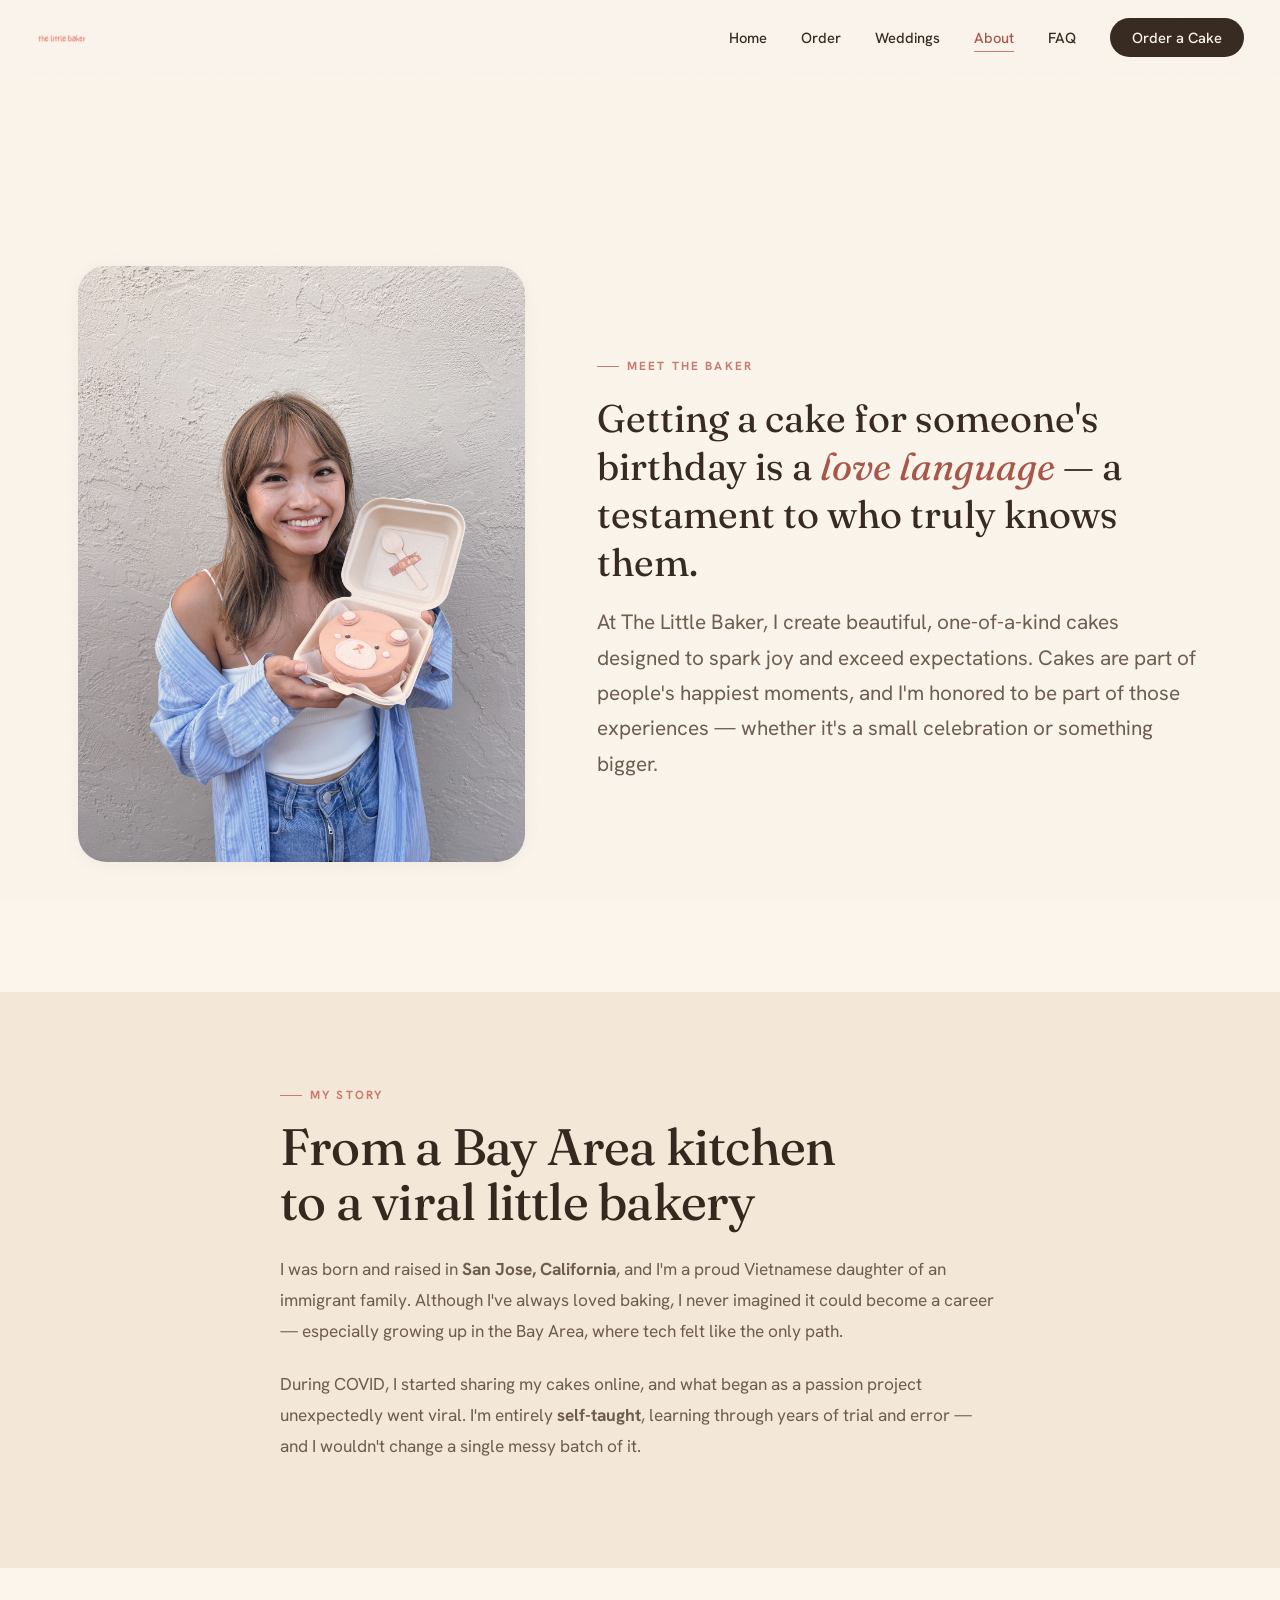
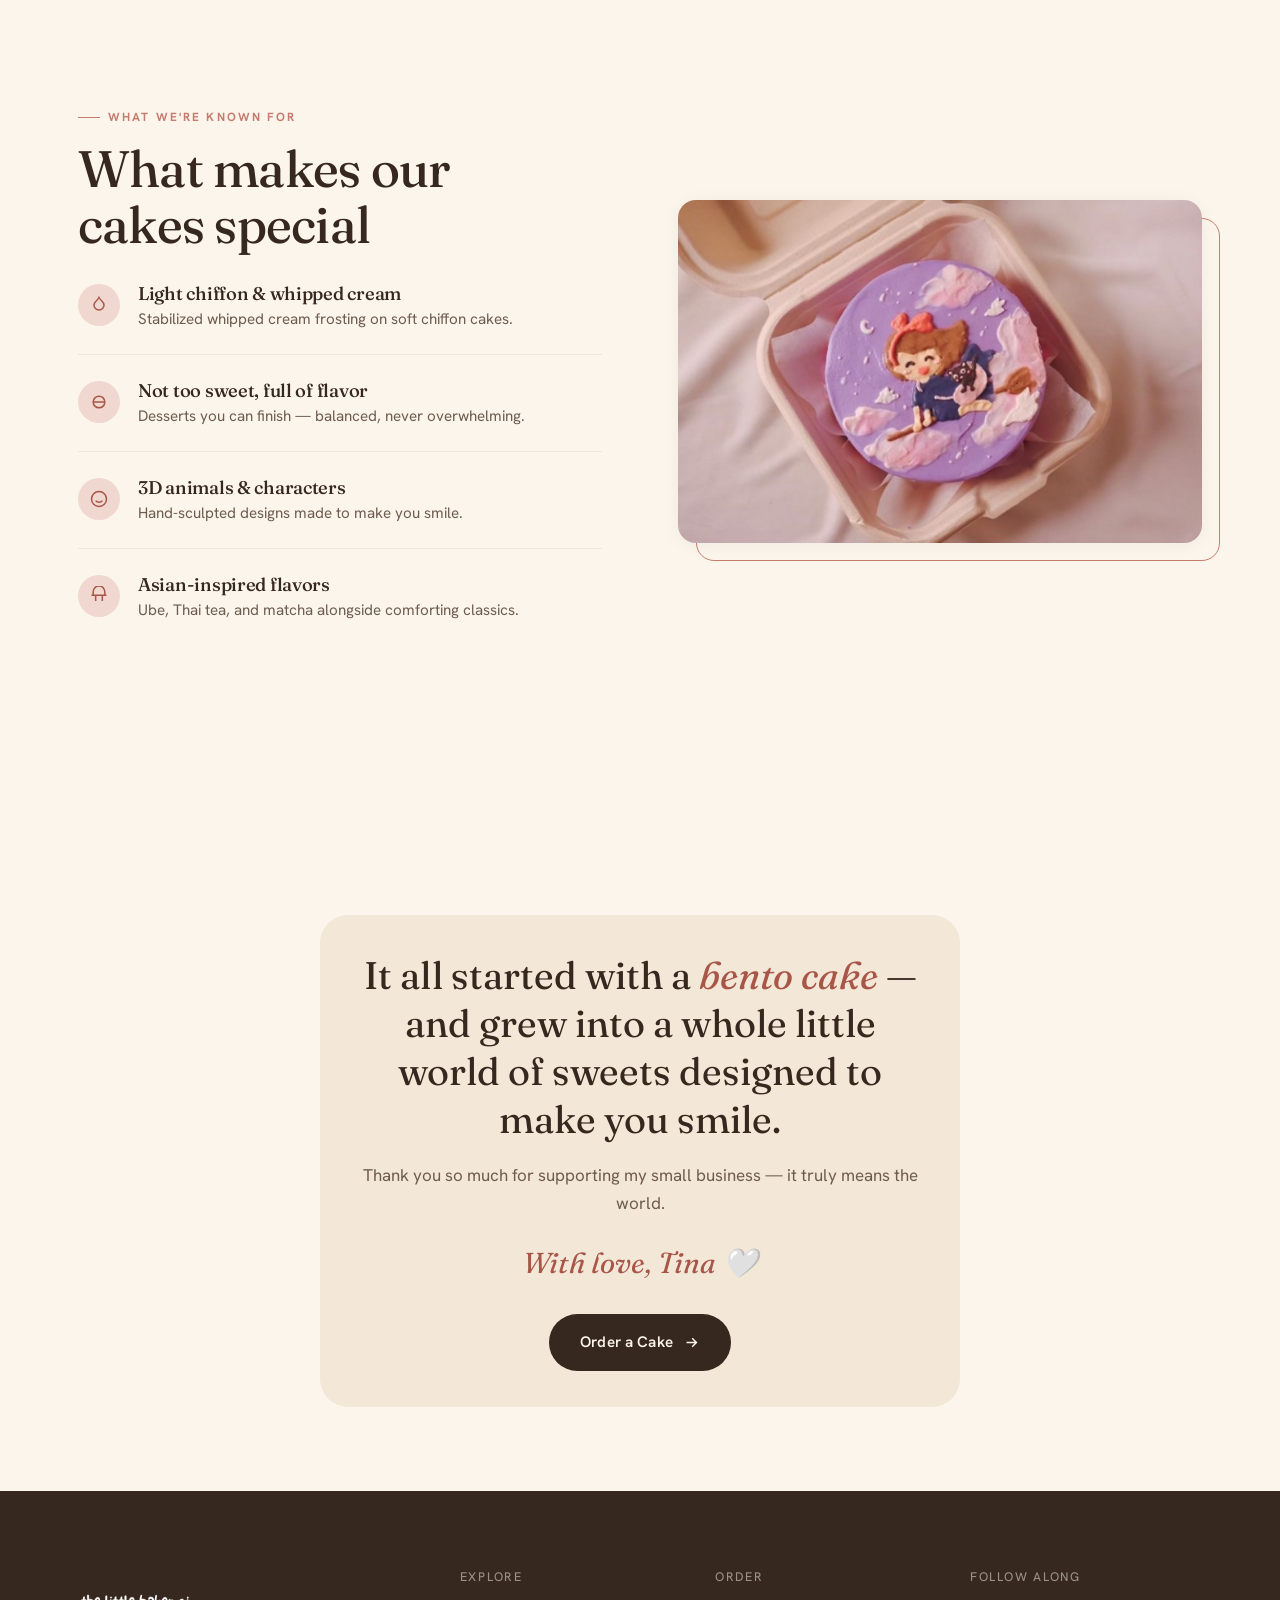
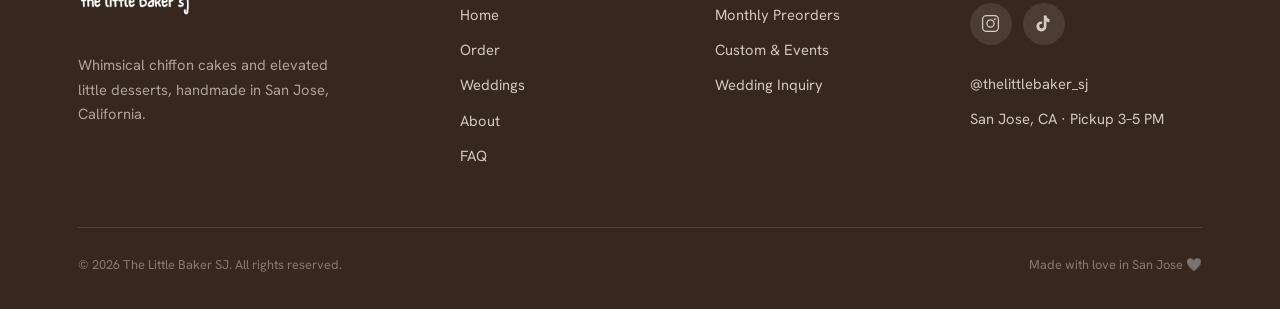
==== about.html @ f9a51112 "Redesign as multi-page brand site per owner's Notion brief - Restructure to multi-page: Home, Order," ====
<!DOCTYPE html>
<html lang="en">
<head>
  <meta charset="UTF-8">
  <meta name="viewport" content="width=device-width, initial-scale=1.0">
  <title>About — The Little Baker SJ</title>
  <meta name="description" content="Meet Tina, the self-taught baker behind The Little Baker — a Vietnamese American baker from San Jose making whimsical chiffon cakes and little desserts.">
  <link rel="icon" type="image/png" href="images/cakeicon.png">
  <link rel="preconnect" href="https://fonts.googleapis.com">
  <link rel="preconnect" href="https://fonts.gstatic.com" crossorigin>
  <link href="https://fonts.googleapis.com/css2?family=Fraunces:ital,opsz,wght@0,9..144,300..900;1,9..144,300..900&family=Hanken+Grotesk:wght@300..700&display=swap" rel="stylesheet">
  <link rel="stylesheet" href="css/style.css">
</head>
<body>

  <!-- NAV -->
  <nav class="nav" id="nav">
    <a href="index.html" class="nav__logo"><img src="images/logo_noSJ.png" alt="The Little Baker"></a>
    <button class="nav__toggle" id="navToggle" aria-label="Menu"><span></span><span></span><span></span></button>
    <ul class="nav__links" id="navLinks">
      <li><a href="index.html">Home</a></li>
      <li><a href="order.html">Order</a></li>
      <li><a href="weddings.html">Weddings</a></li>
      <li><a href="about.html" class="active">About</a></li>
      <li><a href="faq.html">FAQ</a></li>
      <li><a href="order.html" class="nav__cta">Order a Cake</a></li>
    </ul>
  </nav>

  <!-- ABOUT HERO -->
  <header class="section">
    <div class="wrap">
      <div class="about-hero">
        <div class="about-hero__media reveal">
          <img src="images/about_tina.png" alt="Tina, the little baker">
        </div>
        <div class="about-hero__copy reveal">
          <span class="eyebrow">Meet the baker</span>
          <p class="pullquote" style="margin:18px 0;">Getting a cake for someone's birthday is a <span class="ital">love language</span> — a testament to who truly knows them.</p>
          <p class="lede">At The Little Baker, I create beautiful, one-of-a-kind cakes designed to spark joy and exceed expectations. Cakes are part of people's happiest moments, and I'm honored to be part of those experiences — whether it's a small celebration or something bigger.</p>
        </div>
      </div>
    </div>
  </header>

  <!-- STORY -->
  <section class="section--tight bg-deep">
    <div class="wrap">
      <div class="story">
        <span class="eyebrow">My story</span>
        <h2 style="margin:14px 0 24px;">From a Bay Area kitchen<br>to a viral little bakery</h2>
        <p>I was born and raised in <strong>San Jose, California</strong>, and I'm a proud Vietnamese daughter of an immigrant family. Although I've always loved baking, I never imagined it could become a career — especially growing up in the Bay Area, where tech felt like the only path.</p>
        <p>During COVID, I started sharing my cakes online, and what began as a passion project unexpectedly went viral. I'm entirely <strong>self-taught</strong>, learning through years of trial and error — and I wouldn't change a single messy batch of it.</p>
      </div>
    </div>
  </section>

  <!-- WHAT MAKES SPECIAL -->
  <section class="section">
    <div class="wrap">
      <div class="split split--reverse">
        <div class="split__media reveal">
          <img src="images/menu/custom/kiki.jpeg" alt="A whimsical character cake">
          <span class="frame-accent"></span>
        </div>
        <div class="split__copy reveal">
          <span class="eyebrow">What we're known for</span>
          <h2 style="margin:14px 0 10px;">What makes our<br>cakes special</h2>
          <div class="specials">
            <div class="special">
              <span class="special__icon"><svg viewBox="0 0 24 24" fill="none" stroke="currentColor" stroke-width="1.8"><path d="M12 3c-2 4-6 5-6 9a6 6 0 0012 0c0-4-4-5-6-9z"/></svg></span>
              <div><h3>Light chiffon &amp; whipped cream</h3><p>Stabilized whipped cream frosting on soft chiffon cakes.</p></div>
            </div>
            <div class="special">
              <span class="special__icon"><svg viewBox="0 0 24 24" fill="none" stroke="currentColor" stroke-width="1.8"><path d="M5 12h14M5 12a7 7 0 0114 0M5 12a7 7 0 0014 0"/></svg></span>
              <div><h3>Not too sweet, full of flavor</h3><p>Desserts you can finish — balanced, never overwhelming.</p></div>
            </div>
            <div class="special">
              <span class="special__icon"><svg viewBox="0 0 24 24" fill="none" stroke="currentColor" stroke-width="1.8"><circle cx="12" cy="12" r="9"/><path d="M8 14s1.5 2 4 2 4-2 4-2M9 9h.01M15 9h.01"/></svg></span>
              <div><h3>3D animals &amp; characters</h3><p>Hand-sculpted designs made to make you smile.</p></div>
            </div>
            <div class="special">
              <span class="special__icon"><svg viewBox="0 0 24 24" fill="none" stroke="currentColor" stroke-width="1.8"><path d="M3 11h18M5 11V7a7 7 0 0114 0v4M8 11v7M16 11v7"/></svg></span>
              <div><h3>Asian-inspired flavors</h3><p>Ube, Thai tea, and matcha alongside comforting classics.</p></div>
            </div>
          </div>
        </div>
      </div>
    </div>
  </section>

  <!-- SIGNATURE / THANK YOU -->
  <section class="section--tight">
    <div class="wrap">
      <div class="helper reveal" style="background:var(--paper-deep);">
        <p class="pullquote" style="margin-bottom:18px;">It all started with a <span class="ital">bento cake</span> — and grew into a whole little world of sweets designed to make you smile.</p>
        <p style="margin-bottom:22px;">Thank you so much for supporting my small business — it truly means the world.</p>
        <p class="signature">With love, Tina 🤍</p>
        <div style="margin-top:28px;">
          <a href="order.html" class="btn btn--solid">Order a Cake
            <svg viewBox="0 0 24 24" fill="none" stroke="currentColor" stroke-width="2"><path d="M5 12h14M13 6l6 6-6 6"/></svg>
          </a>
        </div>
      </div>
    </div>
  </section>

  <!-- FOOTER -->
  <footer class="footer">
    <div class="wrap">
      <div class="footer__grid">
        <div class="footer__brand">
          <img src="images/logolight.png" alt="The Little Baker SJ">
          <p>Whimsical chiffon cakes and elevated little desserts, handmade in San Jose, California.</p>
        </div>
        <div class="footer__col">
          <h4>Explore</h4>
          <a href="index.html">Home</a>
          <a href="order.html">Order</a>
          <a href="weddings.html">Weddings</a>
          <a href="about.html">About</a>
          <a href="faq.html">FAQ</a>
        </div>
        <div class="footer__col">
          <h4>Order</h4>
          <a href="order.html">Monthly Preorders</a>
          <a href="inquiry.html">Custom &amp; Events</a>
          <a href="wedding-inquiry.html">Wedding Inquiry</a>
        </div>
        <div class="footer__col">
          <h4>Follow along</h4>
          <div class="footer__social">
            <a href="https://www.instagram.com/thelittlebaker_sj/" target="_blank" rel="noopener" aria-label="Instagram">
              <svg viewBox="0 0 24 24" fill="none" stroke="currentColor" stroke-width="1.6"><rect x="2" y="2" width="20" height="20" rx="5"/><circle cx="12" cy="12" r="4.5"/><circle cx="17.5" cy="6.5" r="1.2" fill="currentColor" stroke="none"/></svg>
            </a>
            <a href="https://www.tiktok.com/@thelittlebaker_sj" target="_blank" rel="noopener" aria-label="TikTok">
              <svg viewBox="0 0 24 24" fill="currentColor"><path d="M19.59 6.69a4.83 4.83 0 0 1-3.77-4.25V2h-3.45v13.67a2.89 2.89 0 0 1-2.88 2.5 2.89 2.89 0 0 1 0-5.78c.3 0 .59.05.88.13V9.4a6.84 6.84 0 0 0-1-.05A6.33 6.33 0 0 0 3 15.57 6.33 6.33 0 0 0 9.37 22a6.33 6.33 0 0 0 6.37-6.22V9.4a8.16 8.16 0 0 0 3.85.96V7.04a4.85 4.85 0 0 1-.59-.05z"/></svg>
            </a>
          </div>
          <p class="footer__handle">@thelittlebaker_sj</p>
          <p class="footer__handle" style="margin-top:8px;">San Jose, CA · Pickup 3–5 PM</p>
        </div>
      </div>
      <div class="footer__bottom">
        <p>© 2026 The Little Baker SJ. All rights reserved.</p>
        <p>Made with love in San Jose 🤍</p>
      </div>
    </div>
  </footer>

  <script src="js/main.js"></script>
</body>
</html>
---- css/style.css ----
/* ============================================================
   THE LITTLE BAKER — "Soft-Serve Editorial"
   A warm, whimsical-but-elevated patisserie identity.
   ============================================================ */

/* ---- Fonts ---- */
/* Fraunces (display serif, characterful) + Hanken Grotesk (humanist body) */

:root {
  /* Paper & surfaces */
  --paper: #FBF5EC;
  --paper-deep: #F3E7D7;
  --card: #FFFDF9;

  /* Ink */
  --espresso: #36281F;
  --espresso-soft: #6E5C4E;
  --espresso-faint: #9B8979;

  /* Accents */
  --rose: #C77B6E;
  --rose-deep: #A85648;
  --rose-tint: #F0D7CF;
  --butter: #E0A85B;
  --sage: #8E9C7C;
  --berry: #8A4A52;

  /* Lines & misc */
  --line: rgba(54, 40, 31, 0.12);
  --line-soft: rgba(54, 40, 31, 0.07);

  --font-display: 'Fraunces', Georgia, serif;
  --font-body: 'Hanken Grotesk', system-ui, sans-serif;

  --nav-h: 76px;
  --maxw: 1180px;

  --r-sm: 10px;
  --r-md: 18px;
  --r-lg: 28px;
  --r-pill: 100px;

  --shadow-1: 0 2px 18px rgba(54, 40, 31, 0.05);
  --shadow-2: 0 14px 44px rgba(54, 40, 31, 0.10);

  --ease: cubic-bezier(0.22, 1, 0.36, 1);
}

/* ---- Reset ---- */
*, *::before, *::after { margin: 0; padding: 0; box-sizing: border-box; }

html { scroll-behavior: smooth; scroll-padding-top: var(--nav-h); -webkit-text-size-adjust: 100%; }

body {
  font-family: var(--font-body);
  color: var(--espresso);
  background: var(--paper);
  line-height: 1.65;
  font-size: 17px;
  -webkit-font-smoothing: antialiased;
  overflow-x: hidden;
}

/* Subtle paper grain — adds craft, kills the flat-AI look */
body::after {
  content: '';
  position: fixed;
  inset: 0;
  pointer-events: none;
  z-index: 9998;
  opacity: 0.04;
  background-image: url("data:image/svg+xml,%3Csvg xmlns='http://www.w3.org/2000/svg' width='160' height='160'%3E%3Cfilter id='n'%3E%3CfeTurbulence type='fractalNoise' baseFrequency='0.9' numOctaves='3' stitchTiles='stitch'/%3E%3C/filter%3E%3Crect width='100%25' height='100%25' filter='url(%23n)'/%3E%3C/svg%3E");
}

img { max-width: 100%; height: auto; display: block; }
a { color: inherit; text-decoration: none; }
button { font: inherit; color: inherit; background: none; border: none; cursor: pointer; }
ul { list-style: none; }

/* ---- Typography ---- */
h1, h2, h3, h4 {
  font-family: var(--font-display);
  font-weight: 460;
  line-height: 1.08;
  letter-spacing: -0.015em;
  color: var(--espresso);
}

.display {
  font-size: clamp(2.6rem, 6vw, 5rem);
  font-weight: 430;
}

h2 { font-size: clamp(2rem, 4.2vw, 3.2rem); }
h3 { font-size: clamp(1.25rem, 2.4vw, 1.7rem); font-weight: 500; }

em, .ital { font-style: italic; }

p { color: var(--espresso-soft); }

.lede {
  font-size: clamp(1.05rem, 1.8vw, 1.3rem);
  line-height: 1.7;
  color: var(--espresso-soft);
}

/* Eyebrow — handwritten-feel small label */
.eyebrow {
  display: inline-flex;
  align-items: center;
  gap: 8px;
  font-family: var(--font-body);
  font-size: 0.74rem;
  font-weight: 700;
  letter-spacing: 0.18em;
  text-transform: uppercase;
  color: var(--rose);
}
.eyebrow::before {
  content: '';
  width: 22px;
  height: 1.5px;
  background: var(--rose);
  display: inline-block;
}

/* Hand-drawn squiggle underline (used under accent words) */
.squiggle {
  position: relative;
  white-space: nowrap;
}
.squiggle svg {
  position: absolute;
  left: 0;
  bottom: -0.28em;
  width: 100%;
  height: 0.34em;
  overflow: visible;
  color: var(--butter);
}

/* ---- Layout helpers ---- */
.wrap { max-width: var(--maxw); margin: 0 auto; padding: 0 28px; }
.section { padding: clamp(72px, 11vw, 130px) 0; }
.section--tight { padding: clamp(48px, 7vw, 84px) 0; }
.bg-deep { background: var(--paper-deep); }
.bg-espresso { background: var(--espresso); color: var(--paper); }

.sec-head { max-width: 640px; margin-bottom: 56px; }
.sec-head.center { margin-left: auto; margin-right: auto; text-align: center; }
.sec-head h2 { margin: 14px 0 16px; }

/* ---- Buttons ---- */
.btn {
  display: inline-flex;
  align-items: center;
  gap: 10px;
  padding: 15px 30px;
  border-radius: var(--r-pill);
  font-weight: 600;
  font-size: 0.95rem;
  letter-spacing: 0.01em;
  transition: transform 0.3s var(--ease), background 0.3s var(--ease), color 0.3s var(--ease), box-shadow 0.3s var(--ease);
  border: 1.5px solid transparent;
  cursor: pointer;
}
.btn svg { width: 17px; height: 17px; transition: transform 0.3s var(--ease); }
.btn:hover svg { transform: translateX(3px); }

.btn--solid { background: var(--espresso); color: var(--paper); }
.btn--solid:hover { background: var(--rose-deep); box-shadow: var(--shadow-2); }

.btn--rose { background: var(--rose); color: #fff; }
.btn--rose:hover { background: var(--rose-deep); box-shadow: var(--shadow-2); }

.btn--ghost { border-color: var(--espresso); color: var(--espresso); }
.btn--ghost:hover { background: var(--espresso); color: var(--paper); }

.btn--lg { padding: 17px 36px; font-size: 1rem; }

/* Text link with animated underline */
.tlink {
  display: inline-flex;
  align-items: center;
  gap: 7px;
  font-weight: 600;
  color: var(--rose-deep);
  position: relative;
}
.tlink::after {
  content: '';
  position: absolute;
  left: 0; bottom: -3px;
  width: 100%; height: 1.5px;
  background: var(--rose-deep);
  transform: scaleX(0);
  transform-origin: left;
  transition: transform 0.35s var(--ease);
}
.tlink:hover::after { transform: scaleX(1); }
.tlink svg { width: 15px; height: 15px; }

/* ============================================================
   NAVBAR
   ============================================================ */
.nav {
  position: fixed;
  top: 0; left: 0; right: 0;
  height: var(--nav-h);
  display: flex;
  align-items: center;
  justify-content: space-between;
  padding: 0 36px;
  z-index: 1000;
  background: rgba(251, 245, 236, 0.82);
  backdrop-filter: blur(14px);
  -webkit-backdrop-filter: blur(14px);
  border-bottom: 1px solid transparent;
  transition: border-color 0.3s ease, background 0.3s ease;
}
.nav.scrolled { border-bottom-color: var(--line); }

.nav__logo img { height: 38px; width: auto; }

.nav__links {
  display: flex;
  align-items: center;
  gap: 34px;
}
.nav__links a {
  font-size: 0.92rem;
  font-weight: 500;
  color: var(--espresso);
  position: relative;
  transition: color 0.25s ease;
}
.nav__links a:not(.nav__cta)::after {
  content: '';
  position: absolute;
  left: 0; bottom: -5px;
  width: 0; height: 1.5px;
  background: var(--rose);
  transition: width 0.3s var(--ease);
}
.nav__links a:not(.nav__cta):hover { color: var(--rose-deep); }
.nav__links a:not(.nav__cta):hover::after,
.nav__links a.active:not(.nav__cta)::after { width: 100%; }
.nav__links a.active:not(.nav__cta) { color: var(--rose-deep); }

.nav__cta {
  background: var(--espresso);
  color: var(--paper) !important;
  padding: 10px 22px;
  border-radius: var(--r-pill);
  transition: background 0.3s ease !important;
}
.nav__cta:hover { background: var(--rose-deep); }

.nav__toggle { display: none; flex-direction: column; gap: 5px; padding: 8px; z-index: 1001; }
.nav__toggle span { width: 24px; height: 2px; background: var(--espresso); border-radius: 2px; transition: all 0.3s var(--ease); }
.nav__toggle.active span:nth-child(1) { transform: translateY(7px) rotate(45deg); }
.nav__toggle.active span:nth-child(2) { opacity: 0; }
.nav__toggle.active span:nth-child(3) { transform: translateY(-7px) rotate(-45deg); }

/* ============================================================
   HERO (Home)
   ============================================================ */
.hero {
  padding: calc(var(--nav-h) + 60px) 0 80px;
  position: relative;
}
.hero__grid {
  display: grid;
  grid-template-columns: 1.05fr 0.95fr;
  gap: 56px;
  align-items: center;
}
.hero__title {
  font-size: clamp(2.9rem, 6.4vw, 5.2rem);
  font-weight: 420;
  margin: 22px 0;
}
.hero__title .ital { color: var(--rose-deep); }
.hero__lede { max-width: 440px; margin-bottom: 34px; }
.hero__actions { display: flex; flex-wrap: wrap; gap: 14px; }

.hero__meta {
  display: flex;
  gap: 28px;
  margin-top: 40px;
  padding-top: 28px;
  border-top: 1px solid var(--line);
}
.hero__meta div span { display: block; }
.hero__meta .m-k { font-family: var(--font-display); font-size: 1.15rem; color: var(--espresso); font-style: italic; }
.hero__meta .m-v { font-size: 0.82rem; color: var(--espresso-faint); letter-spacing: 0.02em; }

/* Hero collage — intentional, static, no bobbing */
.hero__art {
  position: relative;
  display: grid;
  grid-template-columns: 1fr 1fr;
  grid-template-rows: auto auto;
  gap: 16px;
}
.hero__art figure { border-radius: var(--r-md); overflow: hidden; box-shadow: var(--shadow-1); }
.hero__art figure img { width: 100%; height: 100%; object-fit: cover; }
.hero__art .a-tall { grid-row: span 2; aspect-ratio: 3/4.4; }
.hero__art .a-1 { aspect-ratio: 1; margin-top: 30px; }
.hero__art .a-2 { aspect-ratio: 1; }
.hero__art .sticker {
  position: absolute;
  right: -14px; top: -22px;
  width: 96px; height: 96px;
  background: var(--butter);
  color: var(--espresso);
  border-radius: var(--r-pill);
  display: grid;
  place-content: center;
  text-align: center;
  font-family: var(--font-display);
  font-style: italic;
  font-size: 0.92rem;
  line-height: 1.15;
  transform: rotate(-8deg);
  box-shadow: var(--shadow-1);
  z-index: 3;
}

/* Sparkle accent (SVG, sparing) */
.sparkle { color: var(--butter); display: inline-block; vertical-align: middle; }

/* ============================================================
   MARQUEE-FREE TICKER (a single, slow, optional brand strip)
   Kept static / non-looping: a row of phrases separated by stars
   ============================================================ */
.brandstrip {
  border-top: 1px solid var(--line);
  border-bottom: 1px solid var(--line);
  padding: 22px 0;
  overflow: hidden;
}
.brandstrip__row {
  display: flex;
  align-items: center;
  justify-content: center;
  flex-wrap: wrap;
  gap: 14px 26px;
  font-family: var(--font-display);
  font-style: italic;
  font-size: clamp(1.05rem, 2vw, 1.5rem);
  color: var(--espresso-soft);
}
.brandstrip__row .star { color: var(--rose); font-style: normal; }

/* ============================================================
   FEATURE / INTRO split
   ============================================================ */
.split {
  display: grid;
  grid-template-columns: 1fr 1fr;
  gap: clamp(40px, 6vw, 84px);
  align-items: center;
}
.split--reverse .split__media { order: 2; }
.split__media { position: relative; }
.split__media img { border-radius: var(--r-md); box-shadow: var(--shadow-1); width: 100%; }
.split__media .frame-accent {
  position: absolute;
  inset: 18px -18px -18px 18px;
  border: 1.5px solid var(--rose);
  border-radius: var(--r-md);
  z-index: -1;
}

/* "What makes them special" list */
.specials { display: grid; gap: 4px; margin-top: 8px; }
.special {
  display: flex;
  gap: 18px;
  padding: 22px 0;
  border-bottom: 1px solid var(--line-soft);
}
.special:last-child { border-bottom: none; }
.special__icon {
  flex-shrink: 0;
  width: 42px; height: 42px;
  border-radius: var(--r-pill);
  background: var(--rose-tint);
  color: var(--rose-deep);
  display: grid; place-content: center;
}
.special__icon svg { width: 20px; height: 20px; }
.special h3 { font-size: 1.15rem; margin-bottom: 3px; }
.special p { font-size: 0.95rem; }

/* ============================================================
   GALLERY (work)
   ============================================================ */
.gallery {
  display: grid;
  grid-template-columns: repeat(4, 1fr);
  grid-auto-rows: 230px;
  gap: 14px;
}
.gallery figure { border-radius: var(--r-md); overflow: hidden; position: relative; }
.gallery img { width: 100%; height: 100%; object-fit: cover; transition: transform 0.7s var(--ease); }
.gallery figure:hover img { transform: scale(1.06); }
.g-tall { grid-row: span 2; }
.g-wide { grid-column: span 2; }

/* ============================================================
   ORDER PATHS
   ============================================================ */
.paths {
  display: grid;
  grid-template-columns: 1fr 1fr;
  gap: 26px;
}
.path {
  background: var(--card);
  border: 1px solid var(--line);
  border-radius: var(--r-lg);
  padding: 40px;
  display: flex;
  flex-direction: column;
  transition: transform 0.4s var(--ease), box-shadow 0.4s var(--ease);
}
.path:hover { transform: translateY(-5px); box-shadow: var(--shadow-2); }
.path__tag {
  align-self: flex-start;
  font-size: 0.72rem;
  font-weight: 700;
  letter-spacing: 0.12em;
  text-transform: uppercase;
  padding: 6px 14px;
  border-radius: var(--r-pill);
  margin-bottom: 22px;
}
.path--preorder .path__tag { background: var(--rose-tint); color: var(--rose-deep); }
.path--custom .path__tag { background: #E7E3D0; color: var(--sage); }
.path h3 { font-size: 1.7rem; margin-bottom: 12px; }
.path > p { margin-bottom: 22px; }
.path__list { display: grid; gap: 12px; margin-bottom: 30px; }
.path__list li { display: flex; gap: 12px; font-size: 0.95rem; color: var(--espresso-soft); align-items: flex-start; }
.path__list svg { width: 18px; height: 18px; color: var(--rose); flex-shrink: 0; margin-top: 3px; }
.path__foot { margin-top: auto; }
.path__note {
  margin-top: 16px;
  font-size: 0.86rem;
  color: var(--espresso-faint);
  font-style: italic;
}

.helper {
  text-align: center;
  max-width: 640px;
  margin: 56px auto 0;
  padding: 36px;
  background: var(--paper-deep);
  border-radius: var(--r-lg);
}
.helper h3 { margin-bottom: 10px; }

/* ============================================================
   WEDDINGS
   ============================================================ */
.page-hero {
  padding: calc(var(--nav-h) + 70px) 0 64px;
  text-align: center;
}
.page-hero .display { margin: 18px auto; max-width: 14ch; }
.page-hero .lede { max-width: 600px; margin: 0 auto; }

.offer {
  display: grid;
  grid-template-columns: 1fr 1fr;
  gap: 26px;
}
.offer__card {
  background: var(--card);
  border: 1px solid var(--line);
  border-radius: var(--r-lg);
  overflow: hidden;
}
.offer__card img { width: 100%; aspect-ratio: 16/10; object-fit: cover; }
.offer__body { padding: 32px; }
.offer__body h3 { margin-bottom: 14px; }
.offer__body ul { display: grid; gap: 10px; }
.offer__body li { display: flex; gap: 11px; font-size: 0.95rem; color: var(--espresso-soft); }
.offer__body li::before { content: '✦'; color: var(--butter); }
.offer__body .note { margin-top: 16px; font-style: italic; font-size: 0.88rem; color: var(--espresso-faint); }

/* Packages */
.packages {
  display: grid;
  grid-template-columns: repeat(4, 1fr);
  gap: 18px;
}
.pkg {
  background: var(--card);
  border: 1px solid var(--line);
  border-radius: var(--r-md);
  padding: 30px 24px;
  text-align: center;
  transition: transform 0.35s var(--ease), border-color 0.35s var(--ease), box-shadow 0.35s var(--ease);
}
.pkg:hover { transform: translateY(-5px); border-color: var(--rose); box-shadow: var(--shadow-2); }
.pkg__name { font-family: var(--font-display); font-size: 1.3rem; font-style: italic; color: var(--rose-deep); margin-bottom: 10px; }
.pkg__price { font-family: var(--font-display); font-size: 2.1rem; color: var(--espresso); }
.pkg__serves { font-size: 0.85rem; color: var(--espresso-faint); margin-top: 6px; }

.packages__note { text-align: center; margin-top: 24px; font-style: italic; color: var(--espresso-faint); }

/* Minimums highlight */
.minimums {
  background: var(--espresso);
  color: var(--paper);
  border-radius: var(--r-lg);
  padding: clamp(36px, 5vw, 60px);
}
.minimums h2 { color: var(--paper); }
.minimums .lede { color: rgba(251, 245, 236, 0.78); }
.minimums__grid {
  display: grid;
  grid-template-columns: repeat(3, 1fr);
  gap: 20px;
  margin: 36px 0 24px;
}
.min-card {
  background: rgba(251, 245, 236, 0.06);
  border: 1px solid rgba(251, 245, 236, 0.14);
  border-radius: var(--r-md);
  padding: 26px;
}
.min-card .m-label { font-size: 0.86rem; color: rgba(251,245,236,0.7); margin-bottom: 8px; }
.min-card .m-amount { font-family: var(--font-display); font-size: 1.8rem; color: var(--butter); }
.minimums__foot { font-style: italic; color: rgba(251, 245, 236, 0.7); }

/* Info columns */
.infocols {
  display: grid;
  grid-template-columns: repeat(3, 1fr);
  gap: 36px;
}
.infocol h3 { font-size: 1.25rem; margin-bottom: 16px; padding-bottom: 14px; border-bottom: 1px solid var(--line); }
.infocol ul { display: grid; gap: 10px; }
.infocol li { font-size: 0.94rem; color: var(--espresso-soft); }
.infocol li strong { color: var(--espresso); font-weight: 600; }
.perk {
  margin-top: 16px;
  padding: 14px 16px;
  background: var(--rose-tint);
  border-radius: var(--r-sm);
  font-size: 0.88rem;
  color: var(--rose-deep);
}

/* ============================================================
   ABOUT
   ============================================================ */
.about-hero {
  display: grid;
  grid-template-columns: 0.85fr 1.15fr;
  gap: clamp(36px, 6vw, 72px);
  align-items: center;
  padding: calc(var(--nav-h) + 60px) 0 0;
}
.about-hero__media { position: relative; }
.about-hero__media img { border-radius: var(--r-lg); width: 100%; box-shadow: var(--shadow-1); }
.pullquote {
  font-family: var(--font-display);
  font-size: clamp(1.6rem, 3vw, 2.4rem);
  font-weight: 420;
  line-height: 1.25;
  color: var(--espresso);
}
.pullquote .ital { color: var(--rose-deep); }

.story { max-width: 720px; margin: 0 auto; }
.story p { margin-bottom: 22px; font-size: 1.08rem; line-height: 1.8; }
.signature {
  font-family: var(--font-display);
  font-style: italic;
  font-size: 1.8rem;
  color: var(--rose-deep);
  margin-top: 8px;
}

/* ============================================================
   FAQ
   ============================================================ */
.faq-list { max-width: 760px; margin: 0 auto; display: grid; gap: 10px; }
.faq-item {
  background: var(--card);
  border: 1px solid var(--line);
  border-radius: var(--r-md);
  overflow: hidden;
}
.faq-q {
  width: 100%;
  display: flex;
  align-items: center;
  justify-content: space-between;
  gap: 18px;
  padding: 22px 26px;
  text-align: left;
  font-family: var(--font-display);
  font-size: 1.12rem;
  font-weight: 500;
  transition: color 0.25s ease;
}
.faq-q:hover { color: var(--rose-deep); }
.faq-icon { flex-shrink: 0; width: 22px; height: 22px; position: relative; }
.faq-icon::before, .faq-icon::after {
  content: ''; position: absolute; background: var(--rose); border-radius: 2px;
  top: 50%; left: 50%; transform: translate(-50%, -50%);
}
.faq-icon::before { width: 14px; height: 2px; }
.faq-icon::after { width: 2px; height: 14px; transition: transform 0.3s var(--ease); }
.faq-item.open .faq-icon::after { transform: translate(-50%, -50%) rotate(90deg); }
.faq-a { max-height: 0; overflow: hidden; transition: max-height 0.4s var(--ease); }
.faq-item.open .faq-a { max-height: 260px; }
.faq-a p { padding: 0 26px 24px; font-size: 0.98rem; line-height: 1.7; }

/* ============================================================
   FORMS
   ============================================================ */
.formwrap { max-width: 720px; margin: 0 auto; }
.form-intro {
  background: var(--paper-deep);
  border-left: 3px solid var(--rose);
  border-radius: var(--r-sm);
  padding: 22px 26px;
  margin-bottom: 40px;
}
.form-intro p { color: var(--espresso-soft); font-size: 0.96rem; }
.form-intro strong { color: var(--espresso); }

.fieldset { margin-bottom: 44px; }
.fieldset__legend {
  font-family: var(--font-body);
  font-size: 0.76rem;
  font-weight: 700;
  letter-spacing: 0.14em;
  text-transform: uppercase;
  color: var(--rose);
  padding-bottom: 12px;
  margin-bottom: 24px;
  border-bottom: 1px solid var(--line);
}
.field { margin-bottom: 22px; }
.field--row { display: grid; grid-template-columns: 1fr 1fr; gap: 22px; }
.field label.lbl {
  display: block;
  font-weight: 600;
  font-size: 0.92rem;
  margin-bottom: 8px;
  color: var(--espresso);
}
.field .req { color: var(--rose); }
.field .hint { font-size: 0.82rem; color: var(--espresso-faint); margin-top: 6px; }

input[type="text"], input[type="email"], input[type="tel"], input[type="number"],
input[type="date"], select, textarea {
  width: 100%;
  font-family: var(--font-body);
  font-size: 1rem;
  color: var(--espresso);
  background: var(--card);
  border: 1.5px solid var(--line);
  border-radius: var(--r-sm);
  padding: 13px 16px;
  transition: border-color 0.25s ease, box-shadow 0.25s ease;
}
input:focus, select:focus, textarea:focus {
  outline: none;
  border-color: var(--rose);
  box-shadow: 0 0 0 3px var(--rose-tint);
}
textarea { resize: vertical; min-height: 120px; }
select { appearance: none; background-image: url("data:image/svg+xml,%3Csvg xmlns='http://www.w3.org/2000/svg' width='14' height='14' fill='none' stroke='%23A85648' stroke-width='2'%3E%3Cpath d='M2 5l5 5 5-5'/%3E%3C/svg%3E"); background-repeat: no-repeat; background-position: right 16px center; padding-right: 42px; }

/* choice groups */
.choices { display: grid; gap: 10px; }
.choices--inline { grid-template-columns: repeat(auto-fit, minmax(150px, 1fr)); }
.choice {
  display: flex;
  align-items: center;
  gap: 12px;
  padding: 13px 16px;
  border: 1.5px solid var(--line);
  border-radius: var(--r-sm);
  cursor: pointer;
  transition: border-color 0.2s ease, background 0.2s ease;
  font-size: 0.95rem;
}
.choice:hover { border-color: var(--rose); }
.choice input { width: 18px; height: 18px; accent-color: var(--rose); flex-shrink: 0; }
.choice:has(input:checked) { border-color: var(--rose); background: var(--rose-tint); }

.form-submit { margin-top: 20px; }
.form-confirm {
  background: var(--paper-deep);
  border-radius: var(--r-md);
  padding: 26px;
  margin-bottom: 28px;
}
.form-confirm ul { display: grid; gap: 8px; margin: 14px 0 18px; }
.form-confirm li { font-size: 0.9rem; color: var(--espresso-soft); display: flex; gap: 9px; }
.form-confirm li::before { content: '·'; color: var(--rose); font-weight: 700; }

/* ============================================================
   FOOTER
   ============================================================ */
.footer { background: var(--espresso); color: var(--paper); padding: 80px 0 34px; }
.footer__grid {
  display: grid;
  grid-template-columns: 1.6fr 1fr 1fr 1.1fr;
  gap: 44px;
  padding-bottom: 48px;
  border-bottom: 1px solid rgba(251, 245, 236, 0.12);
}
.footer__brand img { height: 64px; width: auto; margin-bottom: 18px; }
.footer__brand p { color: rgba(251, 245, 236, 0.6); font-size: 0.92rem; max-width: 280px; }
.footer h4 { font-family: var(--font-body); font-size: 0.78rem; letter-spacing: 0.14em; text-transform: uppercase; color: rgba(251,245,236,0.5); margin-bottom: 18px; }
.footer__col a, .footer__col p { display: block; color: rgba(251, 245, 236, 0.78); font-size: 0.92rem; margin-bottom: 11px; transition: color 0.25s ease; }
.footer__col a:hover { color: var(--butter); }
.footer__social { display: flex; gap: 11px; margin-bottom: 16px; }
.footer__social a {
  width: 42px; height: 42px; border-radius: var(--r-pill);
  background: rgba(251, 245, 236, 0.1);
  display: grid; place-content: center;
  transition: background 0.25s ease, transform 0.25s ease;
}
.footer__social a:hover { background: var(--rose); transform: translateY(-2px); }
.footer__social svg { width: 19px; height: 19px; }
.footer__handle { color: rgba(251,245,236,0.6); font-size: 0.88rem; }
.footer__bottom { padding-top: 26px; display: flex; justify-content: space-between; flex-wrap: wrap; gap: 10px; }
.footer__bottom p { color: rgba(251, 245, 236, 0.4); font-size: 0.8rem; }

/* ============================================================
   REVEAL (restrained — short fade-up, reduced-motion safe)
   ============================================================ */
.reveal { opacity: 0; transform: translateY(16px); transition: opacity 0.6s var(--ease), transform 0.6s var(--ease); }
.reveal.in { opacity: 1; transform: none; }

@media (prefers-reduced-motion: reduce) {
  * { animation: none !important; transition: none !important; scroll-behavior: auto !important; }
  .reveal { opacity: 1; transform: none; }
}

/* ============================================================
   RESPONSIVE
   ============================================================ */
@media (max-width: 980px) {
  .hero__grid { grid-template-columns: 1fr; gap: 44px; }
  .hero__art { max-width: 460px; }
  .split { grid-template-columns: 1fr; }
  .split--reverse .split__media { order: 0; }
  .offer, .paths { grid-template-columns: 1fr; }
  .packages { grid-template-columns: 1fr 1fr; }
  .infocols { grid-template-columns: 1fr; gap: 28px; }
  .about-hero { grid-template-columns: 1fr; }
  .footer__grid { grid-template-columns: 1fr 1fr; gap: 32px; }
}

@media (max-width: 680px) {
  body { font-size: 16px; }
  .nav { padding: 0 20px; }
  .nav__toggle { display: flex; }
  .nav__links {
    position: fixed;
    top: 0; right: 0; bottom: 0;
    height: 100vh;
    width: min(82vw, 320px);
    flex-direction: column; justify-content: center; align-items: flex-start;
    gap: 26px;
    padding: 48px;
    background: var(--paper);
    transform: translateX(100%);
    transition: transform 0.4s var(--ease);
    box-shadow: -10px 0 40px rgba(54,40,31,0.12);
    z-index: 999;
    overflow-y: auto;
  }
  .nav__links.open { transform: none; }
  .nav__links a { font-size: 1.2rem; }
  .nav__cta { margin-top: 8px; }

  .wrap { padding: 0 20px; }
  .hero__meta { flex-wrap: wrap; gap: 20px; }
  .gallery { grid-template-columns: 1fr 1fr; grid-auto-rows: 170px; }
  .g-wide { grid-column: span 1; }
  .packages { grid-template-columns: 1fr; }
  .minimums__grid { grid-template-columns: 1fr; }
  .field--row { grid-template-columns: 1fr; }
  .footer__grid { grid-template-columns: 1fr; gap: 28px; }
  .hero__art .sticker { width: 80px; height: 80px; font-size: 0.8rem; }
}
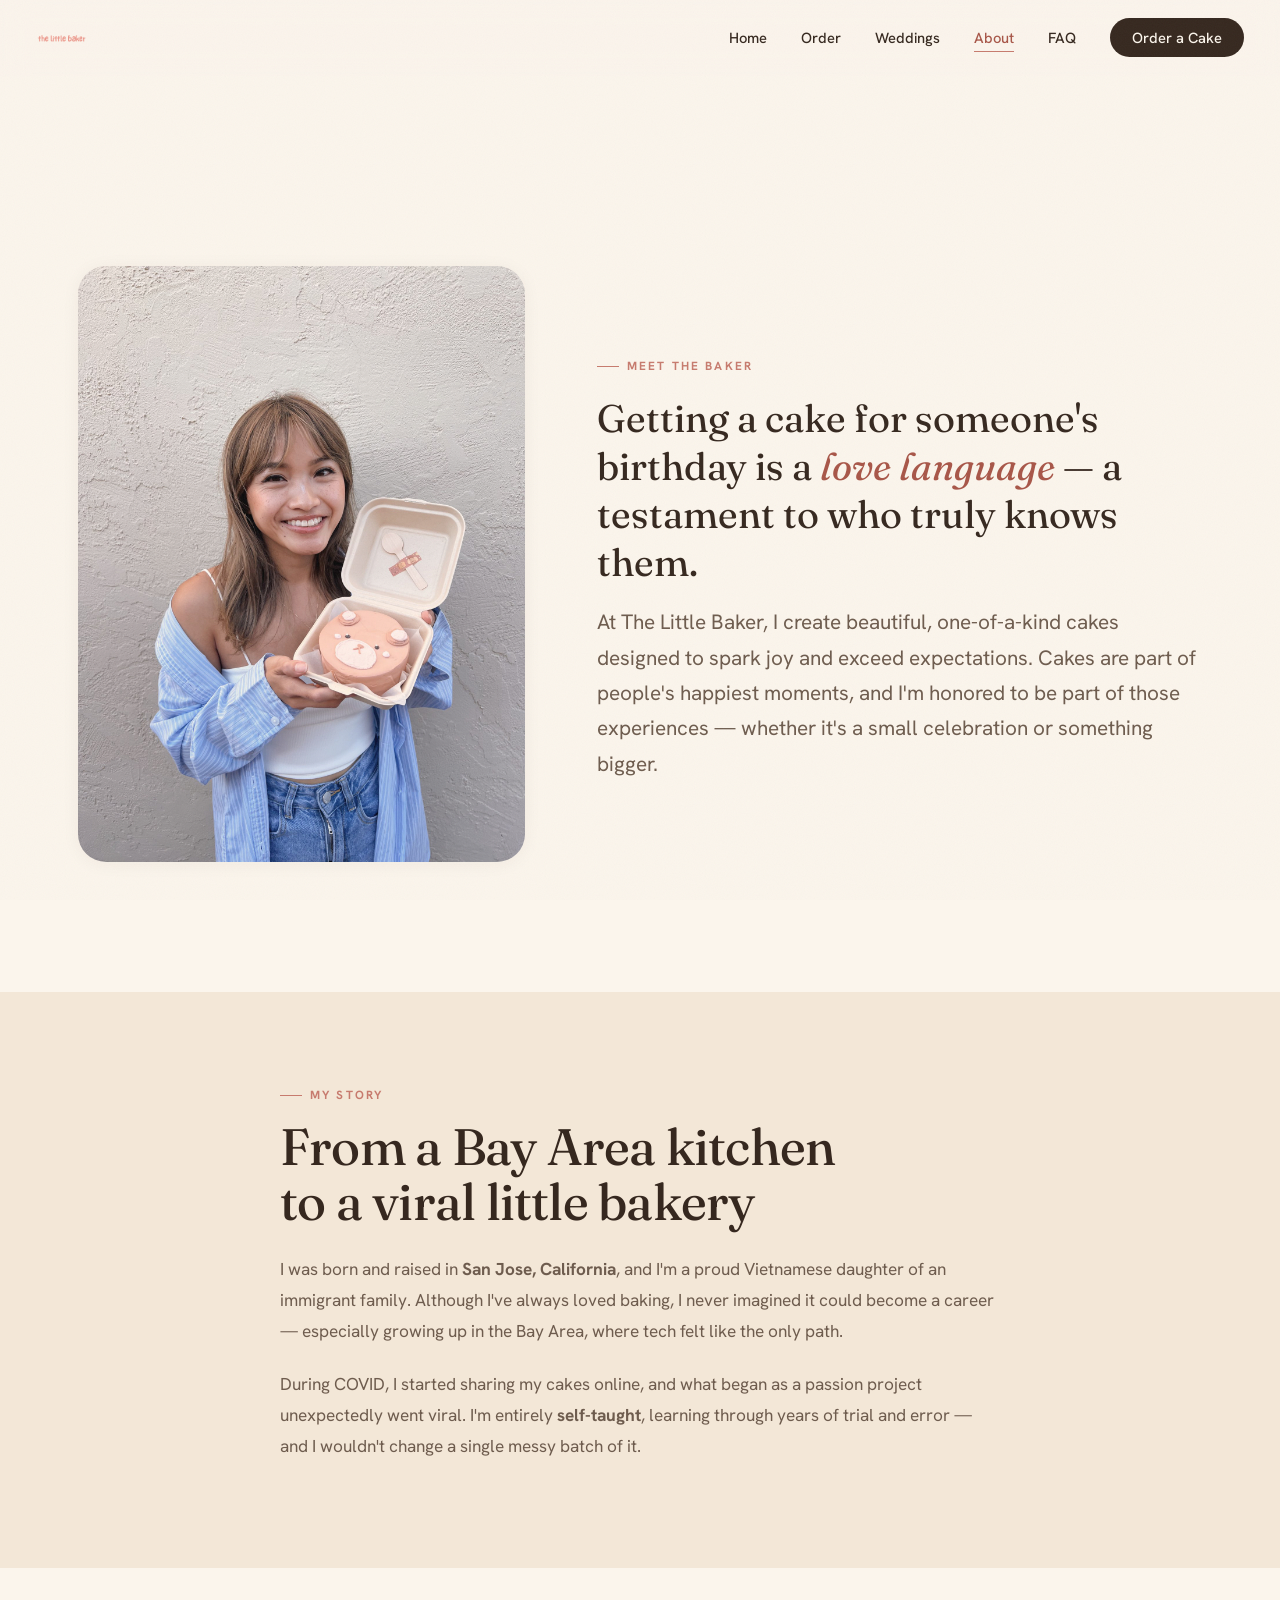
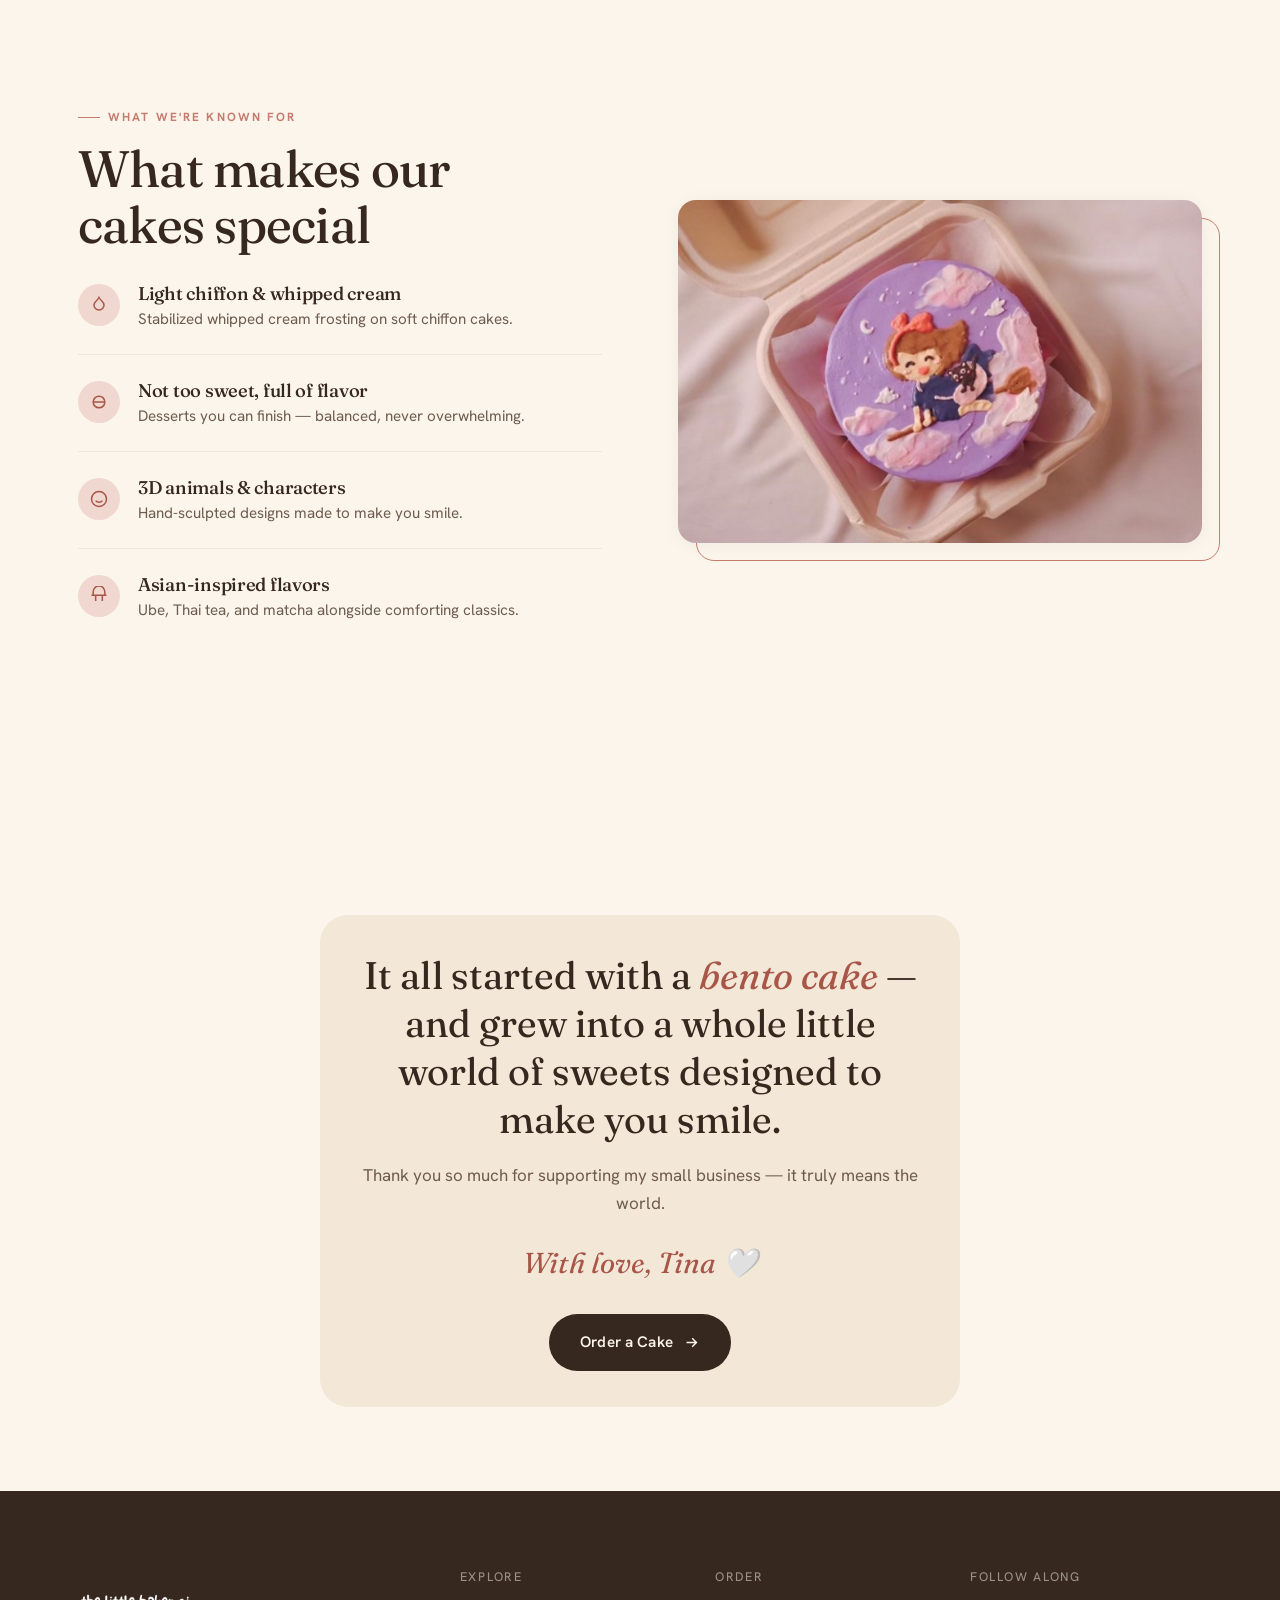
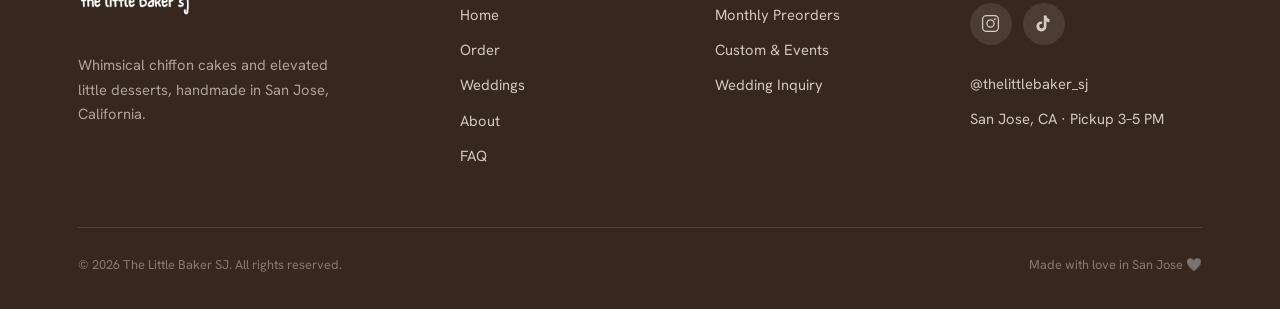
==== commit 867236a7: "Wire up Hotplate preorder link + graceful no-JS degradation - Point the preorder menu button to hotp" ====
--- a/about.html
+++ b/about.html
@@ -9,6 +9,7 @@
   <link rel="preconnect" href="https://fonts.googleapis.com">
   <link rel="preconnect" href="https://fonts.gstatic.com" crossorigin>
   <link href="https://fonts.googleapis.com/css2?family=Fraunces:ital,opsz,wght@0,9..144,300..900;1,9..144,300..900&family=Hanken+Grotesk:wght@300..700&display=swap" rel="stylesheet">
+  <script>document.documentElement.classList.add('js');</script>
   <link rel="stylesheet" href="css/style.css">
 </head>
 <body>
--- a/css/style.css
+++ b/css/style.css
@@ -742,7 +742,10 @@
 /* ============================================================
    REVEAL (restrained — short fade-up, reduced-motion safe)
    ============================================================ */
-.reveal { opacity: 0; transform: translateY(16px); transition: opacity 0.6s var(--ease), transform 0.6s var(--ease); }
+.reveal { transition: opacity 0.6s var(--ease), transform 0.6s var(--ease); }
+/* Only hide reveal content once JS is confirmed running, so the site stays
+   fully visible if JS is disabled or fails to load. */
+.js .reveal { opacity: 0; transform: translateY(16px); }
 .reveal.in { opacity: 1; transform: none; }
 
 @media (prefers-reduced-motion: reduce) {
